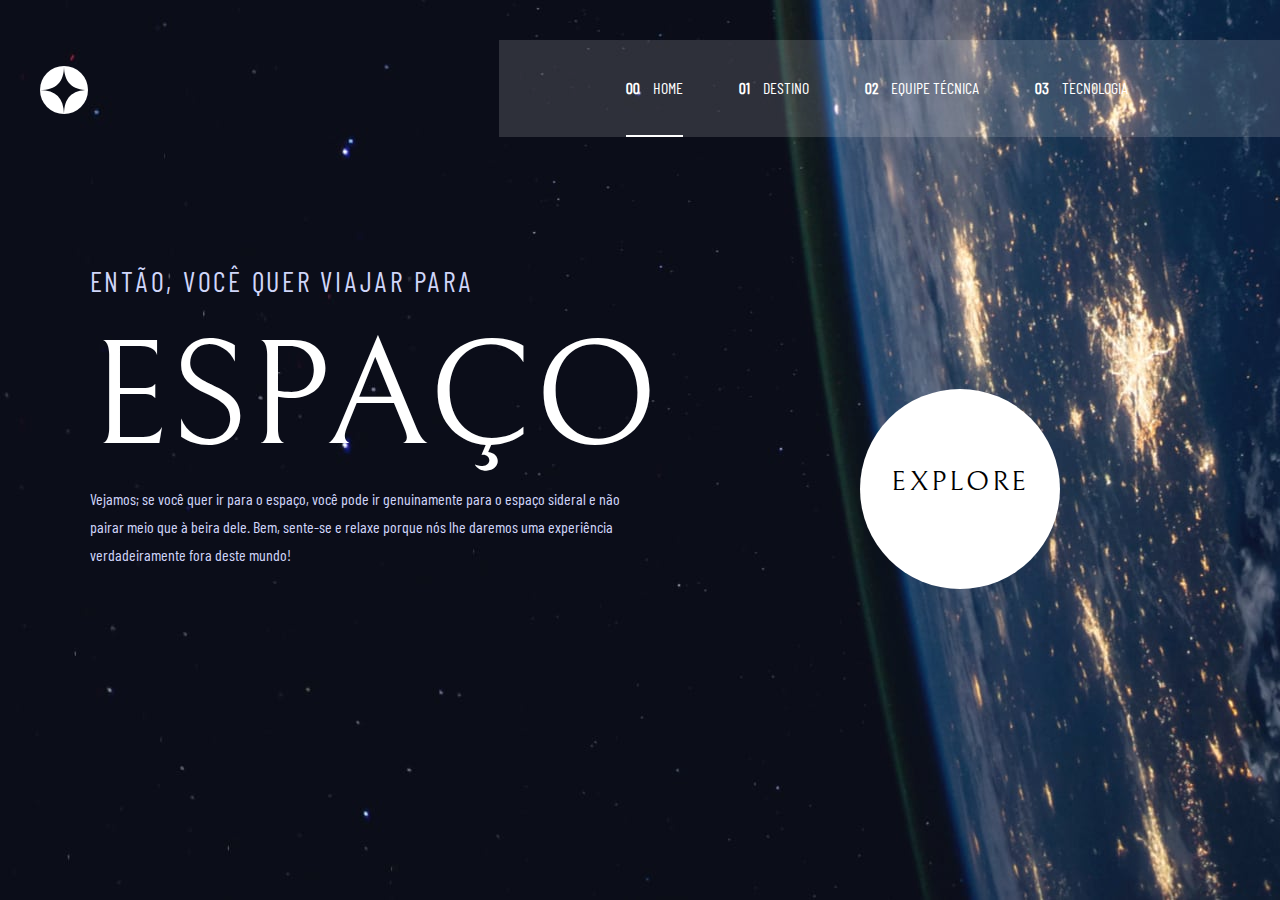
==== index.html @ 39b4d39a "hospedagem de projeto 03112022" ====
<!DOCTYPE html>
<html lang="pt-BR">

<head>
  <meta charset="UTF-8">
  <meta name="viewport" content="width=device-width, initial-scale=1.0">
  <link rel="icon" type="image/png" sizes="32x32" href="./assets/favicon-32x32.png">
  <link rel="stylesheet" href="./styles/styleGlobal.css">
  <link rel="stylesheet" href="./styles/styleHome.css">
  <style>

  </style>
  <title>Turismo espacial</title>
</head>

<body onselectstart="return false">
  <main>
    <header>
      <img class="logo" src="assets/shared/logo.svg" alt="">
        <ul class="menu">
          <a href="index.html"><li class="home"><strong>00</strong> HOME</li></a>
          <a href="destination-moon.html"><li><strong>01</strong> DESTINO</li></a>
          <a href="crew-commander.html"><li> <strong>02</strong> EQUIPE TÉCNICA</li></a>
          <a href="technology-vehicle.html"><li> <strong>03</strong> TECNOLOGIA</li></a>
        </ul>
        <div class="contain-menu-icon">
          <input type="checkbox"  id="mobile-menu-icon" name="cb" onclick="disparaMenu()">
          <label for="mobile-menu-icon">
            <span></span>
            <span></span>
            <span></span>
          </label>
        </div>
  </header>
    <article>
      <section class="s1">
        <h5>ENTÃO, VOCÊ QUER VIAJAR PARA</h5>
        <h1>ESPAÇO</h1>
        <p>Vejamos; se você quer ir para o espaço, você pode ir genuinamente para o espaço sideral e não pairar meio que
          à beira dele. Bem, sente-se e relaxe porque nós lhe daremos uma experiência verdadeiramente fora deste mundo!
        </p>
    </section>
    <section class="s2">
      <a href="/destino">
      <button class="explore">
        <h5 class="xp">EXPLORE</h5>
      </button>
    </a>
    </section>
    </article>

  </main>
  <script src="./scripts/menuMobile.js"></script>

</body>

</html>
---- styles/styleGlobal.css ----
*{
    margin:0;
    padding:0;
    box-sizing: border-box;
}
@font-face{
    font-family: barlow regular;
    src: url('../fonts/BarlowCondensed-Regular.ttf');
}
@font-face{
    font-family: bellefair;
    src: url('../fonts/Bellefair-Regular.otf');
}
main{
    height: 100vh;

}

body{
    color:#fff;
    background-repeat: no-repeat;
    height: 100vh;

}
article{
    width: 100%;
    display:flex;
}

section{
    width: 50%;
}

header{
    position: relative;
    padding-top:40px;
    width: 100%;
    padding-left: 40px; 
}
.menu{
    background-color:rgba(255, 255, 255, 0.144);
    float:right;
    list-style-type: none;
    padding-right: 10%;
    padding-left: 8%;

    

}
.menu li{
    font-family: barlow regular;
    float: left;
    padding-bottom: 38px;
    margin: 38px 28px 0px 28px
}
.menu li:hover{
    /* padding-bottom:36px; */
    border-bottom: 2px solid #85868b;    


}
.logo{
    margin-top:26px;
    margin-bottom:26px;
}
ul strong{
    padding-right:10px;
}
.num{
    color:#485159;
    font-weight: bold;
    display: inline-block;
    margin-right: 10px;
}
.escolha {
    letter-spacing: 0.75px;
    color: #fff;
    display: inline-block;
  }
h1{
    font-family: bellefair;
    letter-spacing: 0px;
    font-size: 150px;
    font-weight: normal;
}
h2{
    font-family: bellefair;
    font-size: 100px;
    font-weight: normal;
}
h3{
    font-family: bellefair;
    font-size: 56px;
    font-weight: normal;
}
h4{
    color:#d0d6f9;
    font-family: barlow regular;
    letter-spacing: 1px;
    font-size: 32px;
    font-weight: normal;
}
h5{
    color:#d0d6f9;
    font-family: barlow regular;
    letter-spacing:2.75px;
    font-size: 28px;
    font-weight: normal;
}
p{
    font-family: barlow regular;
    color:#d0d6f9;
    line-height: 28px;
}

a{
    text-decoration: none;
    color:inherit
}

/* @media(max-width:930){
    .menu li{
        margin-left: 20px !important;
        margin-right: 20px !important;
    }
    .menu{
        padding-left: 4% !important;
        padding-right: 6% !important;
    }
} */
---- styles/styleHome.css ----
*{
    margin:0;
    padding:0;
    box-sizing: border-box;
}

/* body{
    color:#fff;
    background-repeat: no-repeat;
    background-size: cover;
    height: 100vh;
    width: 100vw;;
} */

article{
    display:flex;
    height: 50vh;
}

section{
    width: 50%;
}

header{
    margin-bottom: 120px;
}
.explore{
    color:#000;
    cursor:pointer;
}
.escolha {
    letter-spacing: 0.75px;
    color: #fff;
    display: inline-block;
  }
.num{
    color:#485159;
    font-weight: bold;
    display: inline-block;
    margin-right: 10px;
}

    body{
        background-image:url('../assets/home/background-home-desktop.jpg');
        background-size: cover;
    }

    h1{
      margin:0px ;
    }
    p{
      margin-bottom: 5px;;
    }
    h5{
      margin-bottom: 15px
    }

    .s1{
      padding-left: 7%;
    }
    
    .s2{
      display: flex;
      justify-content: center;
      align-items: center;
    }
    .xp{
      color:#000;
      font-family: bellefair;
    }
    .explore {
    width: 200px;
    height: 200px;
    background-color: #fff;
    border-radius: 100px;
    border:none;
    transition:box-shadow 0.5s ease-in-out;
    
    }
    .explore:hover{
    box-sizing: content-box;
    border-radius:150px;  
    box-shadow: 0px 0px 0px 50px rgba(255 255 255 / 29%);
    
    }

    .home{
      border-bottom: 2px solid #fff;   
    }
    .home:hover{
      border-bottom: 2px solid #fff !important; 
    }

    .menu{
        display: flex;
    }
    .contain-menu-icon{
        display: none;
        float: right;
        margin-top: 30px;
        margin-right: 30px;
        position: absolute;
        right: 0px;
        top: 0px;
        z-index: 1;

    }
    #mobile-menu-icon{  
        opacity: 0;
        position: absolute;
    }
    label{
        cursor: pointer;
        position: relative;
        display: block;
        width: 30px;
        height: 25px;
    }
    label span{
        position: absolute;
        display: block;
        width: 100%;
        height: 5px;
        border-radius: 1px; 
        background-color: #fff;
        transition: 0.25s ease-in-out;
    }
    label span:nth-child(1){
        top:0
    }
    label span:nth-child(2){
        top:10px
    }  
    label span:nth-child(3){
        top:20px
    }
    #mobile-menu-icon:checked + label span:nth-child(1){
        transform:rotate(-45deg);
        top:10px
    }
    #mobile-menu-icon:checked + label span:nth-child(2){
        display: none;
    } 
    #mobile-menu-icon:checked + label span:nth-child(3){
        transform: rotate(45deg);
        top: 10px;
    }

    
    
@media(max-width:1100px){
    .s2{
        margin-left: 13%;
    }
}

@media(max-width:930px){

    body{
        background-image:url("../assets/home/background-home-tablet.jpg") !important;

    }

    article{
        flex-direction: column;
        align-items: center;
        padding-top: 50px;
    }
    .s1{
        text-align: center;
        padding-left: 0px !important;
        width: 80vw;
        scale: 0.9;
    }
    .s2{
        margin-left:0 !important;
    }
    
    header{
        padding-top: 0px !important;
        margin-bottom: 50px !important;
    }
    h1{
        font-size: 140px;
    }
    h5{
        margin-bottom: 5%;

    }
    p{
        margin-bottom: 25% !important;
        width: 65%;
        margin: 0 auto;
    }
    li strong{
        display: none;
    }
    .menu {
        padding-right: 6% !important;
        padding-left: 4% !important;
    }

}
@media (max-width:650px){
    body{
        background-image: url('../assets/home/background-home-mobile.jpg')!important;
    }
    .menu{
        display: none;
        flex-direction: column;
        position: absolute;
        top: 0;
        right: 0;
        z-index: 1;
        background-color: rgba(255, 255, 255, 0.200)
    }
    .contain-menu-icon{
        display: block;
    }
    .s1{
        width: 100%;
    }
    .s2{
        height: 100vh;
    }
    h1 {
        font-size: 80px;
    }
    h5{
        font-size: 20px;
    }
    p{
        margin-bottom: 20% !important;
        width: 95%;
    }
    article{
        padding-top: 0px;
        height: 72vh;
    }
    .explore{
        height: 150px;
        width: 150px;
    }
}
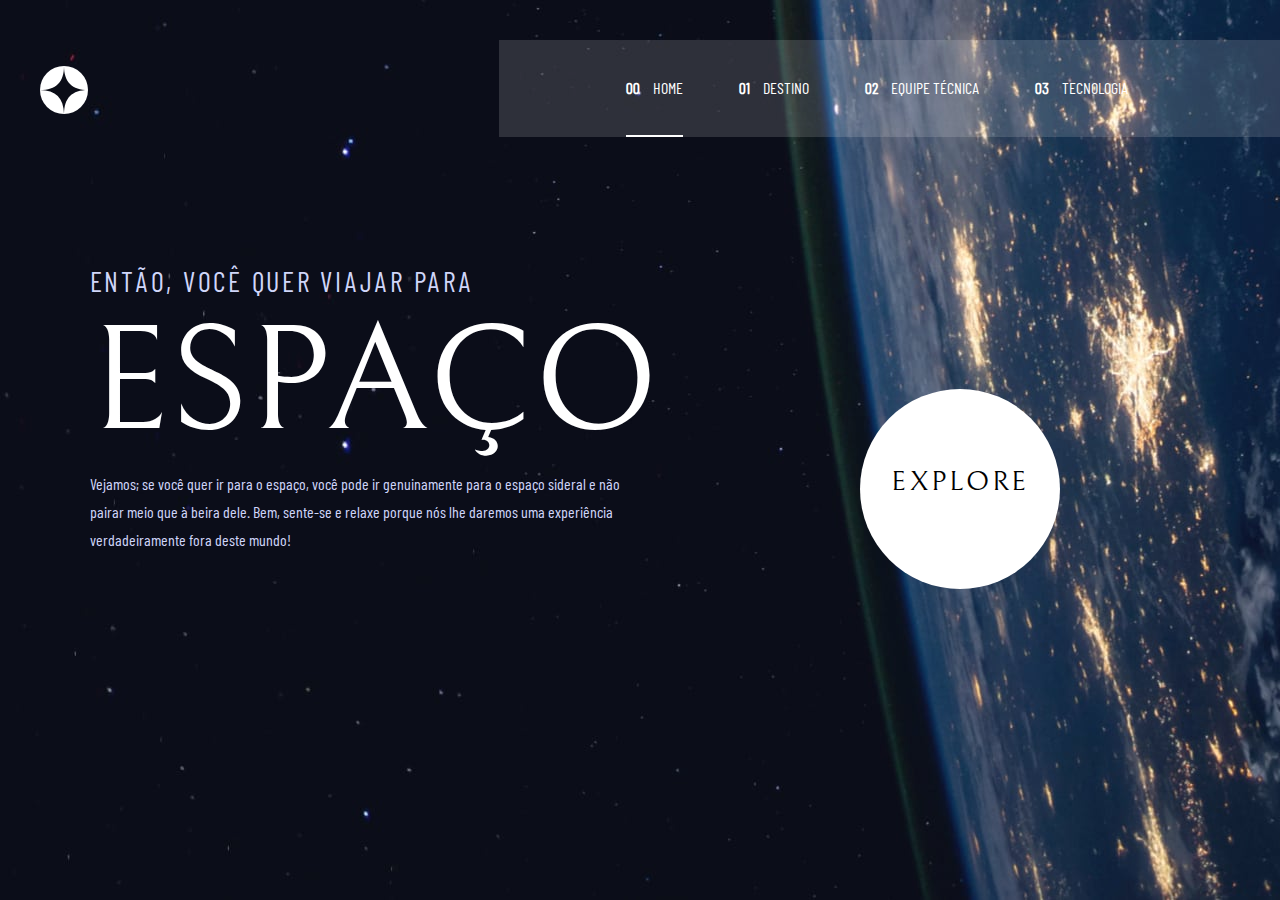
==== commit bcbade8f: "práticas CIO no HTML 11112022" ====
--- a/index.html
+++ b/index.html
@@ -17,36 +17,47 @@
   <main>
     <header>
       <img class="logo" src="assets/shared/logo.svg" alt="">
+      <nav>
         <ul class="menu">
-          <a href="index.html"><li class="home"><strong>00</strong> HOME</li></a>
-          <a href="destination-moon.html"><li><strong>01</strong> DESTINO</li></a>
-          <a href="crew-commander.html"><li> <strong>02</strong> EQUIPE TÉCNICA</li></a>
-          <a href="technology-vehicle.html"><li> <strong>03</strong> TECNOLOGIA</li></a>
+          <a href="index.html">
+            <li class="home"><strong>00</strong> HOME</li>
+          </a>
+          <a href="destination-moon.html">
+            <li><strong>01</strong> DESTINO</li>
+          </a>
+          <a href="crew-commander.html">
+            <li> <strong>02</strong> EQUIPE TÉCNICA</li>
+          </a>
+          <a href="technology-vehicle.html">
+            <li> <strong>03</strong> TECNOLOGIA</li>
+          </a>
         </ul>
-        <div class="contain-menu-icon">
-          <input type="checkbox"  id="mobile-menu-icon" name="cb" onclick="disparaMenu()">
-          <label for="mobile-menu-icon">
-            <span></span>
-            <span></span>
-            <span></span>
-          </label>
-        </div>
-  </header>
+      </nav>
+
+      <div class="contain-menu-icon">
+        <input type="checkbox" id="mobile-menu-icon" name="cb" onclick="disparaMenu()">
+        <label for="mobile-menu-icon">
+          <span></span>
+          <span></span>
+          <span></span>
+        </label>
+      </div>
+    </header>
     <article>
       <section class="s1">
-        <h5>ENTÃO, VOCÊ QUER VIAJAR PARA</h5>
-        <h1>ESPAÇO</h1>
+        <h1>ENTÃO, VOCÊ QUER VIAJAR PARA</h1>
+        <h2>ESPAÇO</h2>
         <p>Vejamos; se você quer ir para o espaço, você pode ir genuinamente para o espaço sideral e não pairar meio que
           à beira dele. Bem, sente-se e relaxe porque nós lhe daremos uma experiência verdadeiramente fora deste mundo!
         </p>
-    </section>
-    <section class="s2">
-      <a href="/destino">
-      <button class="explore">
-        <h5 class="xp">EXPLORE</h5>
-      </button>
-    </a>
-    </section>
+      </section>
+      <section class="s2">
+        <a href="destination-moon.html">
+          <button class="explore">
+            <h5 class="xp">EXPLORE</h5>
+          </button>
+        </a>
+      </section>
     </article>
 
   </main>
--- a/styles/styleGlobal.css
+++ b/styles/styleGlobal.css
@@ -21,6 +21,9 @@
     background-repeat: no-repeat;
     height: 100vh;
 
+}
+nav{
+    display: contents;
 }
 article{
     width: 100%;
@@ -54,9 +57,7 @@
     margin: 38px 28px 0px 28px
 }
 .menu li:hover{
-    /* padding-bottom:36px; */
     border-bottom: 2px solid #85868b;    
-
 
 }
 .logo{
@@ -77,25 +78,30 @@
     color: #fff;
     display: inline-block;
   }
+
 h1{
+    color:#d0d6f9;
+    font-family: barlow regular;
+    letter-spacing:2.75px;
+    font-size: 28px;
+    font-weight: normal;
+}
+
+h2{
     font-family: bellefair;
     letter-spacing: 0px;
-    font-size: 150px;
-    font-weight: normal;
-}
-h2{
-    font-family: bellefair;
     font-size: 100px;
     font-weight: normal;
 }
 h3{
-    font-family: bellefair;
-    font-size: 56px;
+    font-family: barlow regular;
+    font-size: 12px;
     font-weight: normal;
+    color:#d0d6f9;
 }
 h4{
-    color:#d0d6f9;
-    font-family: barlow regular;
+    color:#fff;
+    font-family: bellefair;
     letter-spacing: 1px;
     font-size: 32px;
     font-weight: normal;
--- a/styles/styleHome.css
+++ b/styles/styleHome.css
@@ -33,6 +33,9 @@
     color: #fff;
     display: inline-block;
   }
+  .s1 h2{
+    font-size: 150px;
+  }
 .num{
     color:#485159;
     font-weight: bold;
@@ -46,7 +49,7 @@
     }
 
     h1{
-      margin:0px ;
+      margin:0px;
     }
     p{
       margin-bottom: 5px;;
@@ -145,8 +148,16 @@
         transform: rotate(45deg);
         top: 10px;
     }
-
-    
+    @keyframes opacidadeOn{
+        0% {opacity: 0;}
+        100% {opacity: 1;}
+    }
+    @keyframes opacidadeOff{
+        0% {opacity: 1;}
+        100% {opacity: 0;}
+    }
+
+ 
     
 @media(max-width:1100px){
     .s2{
@@ -181,7 +192,7 @@
         margin-bottom: 50px !important;
     }
     h1{
-        font-size: 140px;
+        font-size: 25px;
     }
     h5{
         margin-bottom: 5%;
@@ -212,7 +223,7 @@
         top: 0;
         right: 0;
         z-index: 1;
-        background-color: rgba(255, 255, 255, 0.200)
+        background-color: rgba(75,75,75, 0.600) !important;
     }
     .contain-menu-icon{
         display: block;
@@ -223,8 +234,13 @@
     .s2{
         height: 100vh;
     }
+    .s1 h2{
+        font-size: 80px;
+        margin-bottom: 15px;
+    }
     h1 {
-        font-size: 80px;
+        font-size: 20px;
+        margin-bottom: 20px;
     }
     h5{
         font-size: 20px;
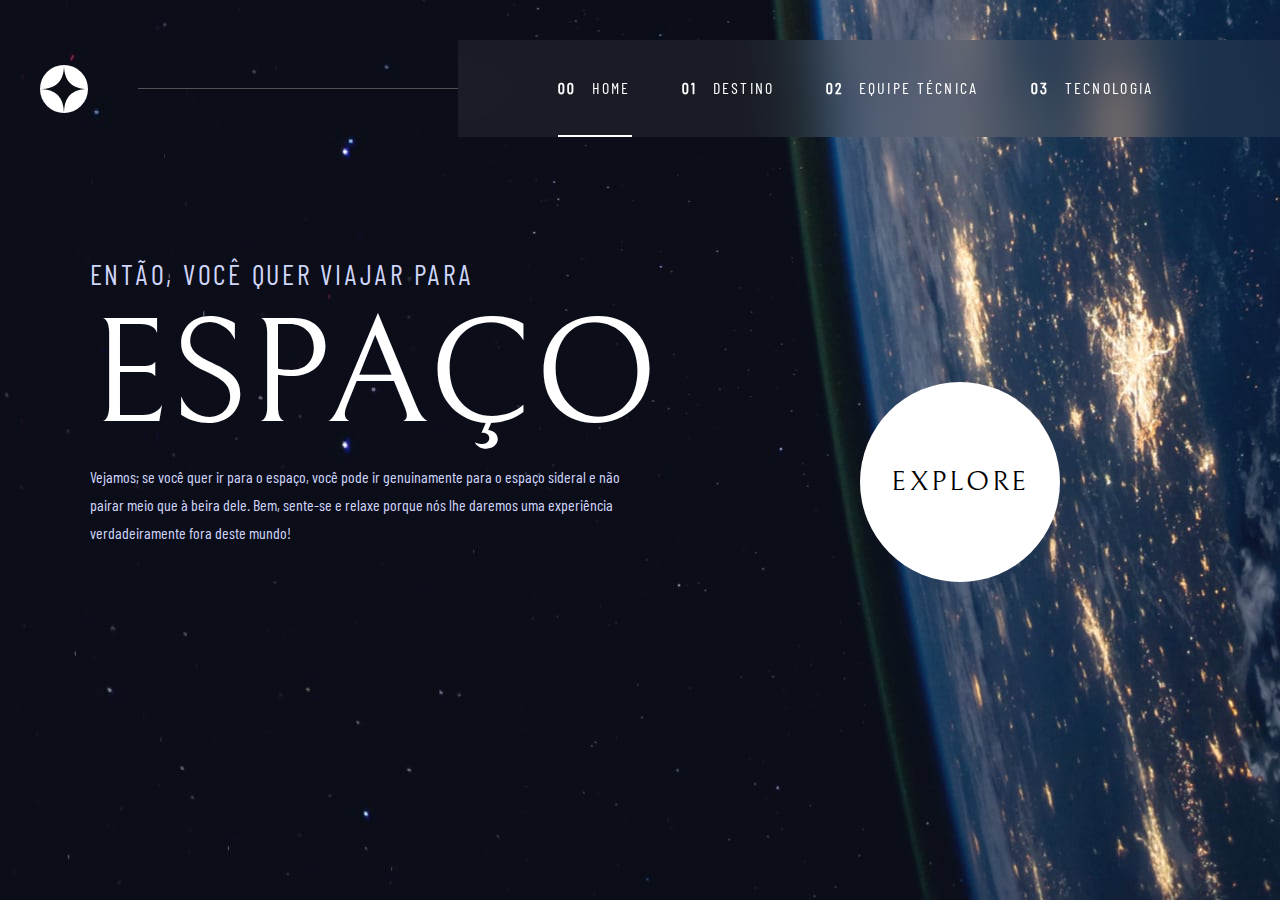
==== commit 34cc1da4: "up layout otimizado" ====
--- a/index.html
+++ b/index.html
@@ -19,18 +19,10 @@
       <img class="logo" src="assets/shared/logo.svg" alt="">
       <nav>
         <ul class="menu">
-          <a href="index.html">
-            <li class="home"><strong>00</strong> HOME</li>
-          </a>
-          <a href="destination-moon.html">
-            <li><strong>01</strong> DESTINO</li>
-          </a>
-          <a href="crew-commander.html">
-            <li> <strong>02</strong> EQUIPE TÉCNICA</li>
-          </a>
-          <a href="technology-vehicle.html">
-            <li> <strong>03</strong> TECNOLOGIA</li>
-          </a>
+          <li class="home"><a href="index.html"><strong>00</strong> HOME </a></li>
+          <li class="destino"> <a href="destination-moon.html"><strong>01</strong> DESTINO</a></li>
+          <li class="crewMenu"> <a href="crew-commander.html"> <strong>02</strong> EQUIPE TÉCNICA</a></li>
+          <li class="tecnologia"><a href="technology-vehicle.html"> <strong>03</strong> TECNOLOGIA</a></li>
         </ul>
       </nav>
 
@@ -52,11 +44,13 @@
         </p>
       </section>
       <section class="s2">
-        <a href="destination-moon.html">
+        
           <button class="explore">
-            <h5 class="xp">EXPLORE</h5>
+            <a href="destination-moon.html">
+              EXPLORE
+            </a>
           </button>
-        </a>
+ 
       </section>
     </article>
 
--- a/styles/styleGlobal.css
+++ b/styles/styleGlobal.css
@@ -3,6 +3,7 @@
     padding:0;
     box-sizing: border-box;
 }
+
 @font-face{
     font-family: barlow regular;
     src: url('../fonts/BarlowCondensed-Regular.ttf');
@@ -11,6 +12,7 @@
     font-family: bellefair;
     src: url('../fonts/Bellefair-Regular.otf');
 }
+
 main{
     height: 100vh;
 
@@ -41,28 +43,27 @@
     padding-left: 40px; 
 }
 .menu{
-    background-color:rgba(255, 255, 255, 0.144);
+    background: #6b6b6b29;
+    backdrop-filter: blur(25px);
     float:right;
     list-style-type: none;
-    padding-right: 10%;
-    padding-left: 8%;
-
-    
+    padding-right: 8%;
+    padding-left: 6%;
 
 }
 .menu li{
     font-family: barlow regular;
     float: left;
     padding-bottom: 38px;
-    margin: 38px 28px 0px 28px
+    margin: 38px 25px 0px 25px;
+    letter-spacing:2.27px;
 }
 .menu li:hover{
     border-bottom: 2px solid #85868b;    
 
 }
 .logo{
-    margin-top:26px;
-    margin-bottom:26px;
+    margin-right: 50px;
 }
 ul strong{
     padding-right:10px;
@@ -124,13 +125,3 @@
     color:inherit
 }
 
-/* @media(max-width:930){
-    .menu li{
-        margin-left: 20px !important;
-        margin-right: 20px !important;
-    }
-    .menu{
-        padding-left: 4% !important;
-        padding-right: 6% !important;
-    }
-} */
--- a/styles/styleHome.css
+++ b/styles/styleHome.css
@@ -1,260 +1,358 @@
-*{
-    margin:0;
-    padding:0;
-    box-sizing: border-box;
-}
-
-/* body{
-    color:#fff;
-    background-repeat: no-repeat;
+body {
+    background-image: url('../assets/home/background-home-desktop.jpg');
     background-size: cover;
-    height: 100vh;
-    width: 100vw;;
-} */
-
-article{
-    display:flex;
+}
+
+article {
+    display: flex;
     height: 50vh;
 }
 
-section{
+section {
     width: 50%;
 }
-
-header{
+header::after {
+    content: "";
+    display: block;
+    position: relative;
+    height: 1px;
+    width: 100%;
+    background: #767676a6;
+    order: 2;
+    margin-right: -4%;
+
+}
+
+header {
+    display: flex;
+    align-items: center;
+    justify-content: space-between;
     margin-bottom: 120px;
 }
-.explore{
-    color:#000;
-    cursor:pointer;
-}
+.explore a{
+    letter-spacing: 2.75px;
+    font-size: 28px;
+    font-weight: normal;
+    padding: 84px 24px 84px 24px;
+    font-family: bellefair;
+}
+
+.explore {
+    display: flex;
+    align-items: center;
+    justify-content: center;
+    cursor: pointer;
+    width: 200px;
+    height: 200px;
+    background-color: #fff;
+    border-radius: 100px;
+    border: none;
+    transition: box-shadow 0.5s ease-in-out;
+}
+.home{
+    border-bottom: 2px solid #fff;
+    width: 74px;
+  }
+  .destino{
+      width: 94px;
+  }
+  .crewMenu{
+      width: 155px;
+  }
+  .tecnologia{
+      width: 125px;
+  }
+
 .escolha {
     letter-spacing: 0.75px;
     color: #fff;
     display: inline-block;
-  }
-  .s1 h2{
+}
+
+.s1 h2 {
     font-size: 150px;
-  }
-.num{
-    color:#485159;
+}
+
+.num {
+    color: #485159;
     font-weight: bold;
     display: inline-block;
     margin-right: 10px;
 }
 
-    body{
-        background-image:url('../assets/home/background-home-desktop.jpg');
-        background-size: cover;
-    }
-
-    h1{
-      margin:0px;
-    }
-    p{
-      margin-bottom: 5px;;
-    }
-    h5{
-      margin-bottom: 15px
-    }
-
-    .s1{
-      padding-left: 7%;
-    }
-    
-    .s2{
-      display: flex;
-      justify-content: center;
-      align-items: center;
-    }
-    .xp{
-      color:#000;
-      font-family: bellefair;
-    }
-    .explore {
-    width: 200px;
-    height: 200px;
+
+h1 {
+    margin: 0px;
+}
+
+p {
+    margin-bottom: 5px;
+    ;
+}
+
+h5 {
+    margin-bottom: 15px
+}
+
+.s1 {
+    padding-left: 7%;
+}
+
+.s2 {
+    display: flex;
+    justify-content: center;
+    align-items: center;
+}
+
+.xp {
+    color: #000;
+    font-family: bellefair;
+}
+
+
+.explore:hover {
+    box-sizing: content-box;
+    border-radius: 150px;
+    box-shadow: 0px 0px 0px 50px rgba(255 255 255 / 29%);
+
+}
+
+.home {
+    border-bottom: 2px solid #fff;
+}
+
+.home:hover {
+    border-bottom: 2px solid #fff !important;
+}
+
+.menu {
+    display: flex;
+    order: 3
+}
+
+.contain-menu-icon {
+    display: none;
+    float: right;
+    margin-top: 30px;
+    margin-right: 30px;
+    position: absolute;
+    right: 0px;
+    top: 0px;
+    z-index: 1;
+
+}
+
+#mobile-menu-icon {
+    opacity: 0;
+    position: absolute;
+}
+
+label {
+    cursor: pointer;
+    position: relative;
+    display: block;
+    width: 30px;
+    height: 25px;
+}
+
+label span {
+    position: absolute;
+    display: block;
+    width: 100%;
+    height: 5px;
+    border-radius: 1px;
     background-color: #fff;
-    border-radius: 100px;
-    border:none;
-    transition:box-shadow 0.5s ease-in-out;
-    
-    }
-    .explore:hover{
-    box-sizing: content-box;
-    border-radius:150px;  
-    box-shadow: 0px 0px 0px 50px rgba(255 255 255 / 29%);
-    
-    }
-
-    .home{
-      border-bottom: 2px solid #fff;   
-    }
-    .home:hover{
-      border-bottom: 2px solid #fff !important; 
-    }
-
-    .menu{
-        display: flex;
-    }
-    .contain-menu-icon{
-        display: none;
-        float: right;
-        margin-top: 30px;
-        margin-right: 30px;
-        position: absolute;
-        right: 0px;
-        top: 0px;
-        z-index: 1;
-
-    }
-    #mobile-menu-icon{  
+    transition: 0.25s ease-in-out;
+}
+
+label span:nth-child(1) {
+    top: 0
+}
+
+label span:nth-child(2) {
+    top: 10px
+}
+
+label span:nth-child(3) {
+    top: 20px
+}
+
+#mobile-menu-icon:checked+label span:nth-child(1) {
+    transform: rotate(-45deg);
+    top: 10px
+}
+
+#mobile-menu-icon:checked+label span:nth-child(2) {
+    display: none;
+}
+
+#mobile-menu-icon:checked+label span:nth-child(3) {
+    transform: rotate(45deg);
+    top: 10px;
+}
+
+@keyframes opacidadeOn {
+    0% {
         opacity: 0;
-        position: absolute;
-    }
-    label{
-        cursor: pointer;
-        position: relative;
-        display: block;
-        width: 30px;
-        height: 25px;
-    }
-    label span{
-        position: absolute;
-        display: block;
-        width: 100%;
-        height: 5px;
-        border-radius: 1px; 
-        background-color: #fff;
-        transition: 0.25s ease-in-out;
-    }
-    label span:nth-child(1){
-        top:0
-    }
-    label span:nth-child(2){
-        top:10px
-    }  
-    label span:nth-child(3){
-        top:20px
-    }
-    #mobile-menu-icon:checked + label span:nth-child(1){
-        transform:rotate(-45deg);
-        top:10px
-    }
-    #mobile-menu-icon:checked + label span:nth-child(2){
-        display: none;
-    } 
-    #mobile-menu-icon:checked + label span:nth-child(3){
-        transform: rotate(45deg);
-        top: 10px;
-    }
-    @keyframes opacidadeOn{
-        0% {opacity: 0;}
-        100% {opacity: 1;}
-    }
-    @keyframes opacidadeOff{
-        0% {opacity: 1;}
-        100% {opacity: 0;}
-    }
-
- 
-    
-@media(max-width:1100px){
-    .s2{
+    }
+
+    100% {
+        opacity: 1;
+    }
+}
+
+@keyframes opacidadeOff {
+    0% {
+        opacity: 1;
+    }
+
+    100% {
+        opacity: 0;
+    }
+}
+
+
+
+@media(max-width:1100px) {
+    .s2 {
         margin-left: 13%;
     }
 }
 
-@media(max-width:930px){
-
-    body{
-        background-image:url("../assets/home/background-home-tablet.jpg") !important;
-
-    }
-
-    article{
+@media(max-width:930px) {
+
+    body {
+        background-image: url("../assets/home/background-home-tablet.jpg") !important;
+
+    }
+
+    article {
         flex-direction: column;
         align-items: center;
         padding-top: 50px;
     }
-    .s1{
+
+    .s1 {
         text-align: center;
         padding-left: 0px !important;
         width: 80vw;
         scale: 0.9;
     }
-    .s2{
-        margin-left:0 !important;
-    }
-    
-    header{
+    header::after{
+        display: none;
+    }
+
+    .s2 {
+        margin-left: 0 !important;
+    }
+
+    header {
         padding-top: 0px !important;
         margin-bottom: 50px !important;
     }
-    h1{
+
+    h1 {
         font-size: 25px;
     }
-    h5{
+
+    h5 {
         margin-bottom: 5%;
 
     }
-    p{
+
+    p {
         margin-bottom: 25% !important;
         width: 65%;
         margin: 0 auto;
     }
-    li strong{
+
+    li strong {
         display: none;
     }
+
     .menu {
         padding-right: 6% !important;
         padding-left: 4% !important;
     }
-
-}
-@media (max-width:650px){
-    body{
-        background-image: url('../assets/home/background-home-mobile.jpg')!important;
-    }
-    .menu{
+    .menu li{
+        margin: 38px 20px 0px 20px !important;
+        text-align: center;
+      }
+      .home{
+        width: 57px;
+      }
+      .destino{
+          width: 70px;
+      }
+      .crewMenu{
+        width: 122px;
+      }
+      .tecnologia{
+          width: 95px;
+      }
+    
+
+}
+
+@media (max-width:650px) {
+    body {
+        background-image: url('../assets/home/background-home-mobile.jpg') !important;
+    }
+
+    .menu {
         display: none;
         flex-direction: column;
         position: absolute;
         top: 0;
         right: 0;
         z-index: 1;
-        background-color: rgba(75,75,75, 0.600) !important;
-    }
-    .contain-menu-icon{
+    }
+
+    .contain-menu-icon {
         display: block;
     }
-    .s1{
+
+    .s1 {
         width: 100%;
     }
-    .s2{
+
+    .s2 {
         height: 100vh;
     }
-    .s1 h2{
+
+    .s1 h2 {
         font-size: 80px;
         margin-bottom: 15px;
     }
+
     h1 {
         font-size: 20px;
         margin-bottom: 20px;
     }
-    h5{
+
+    h5 {
         font-size: 20px;
     }
-    p{
+
+    p {
         margin-bottom: 20% !important;
         width: 95%;
     }
-    article{
+    .logo{
+        margin: 26px 0;
+    }
+
+    article {
         padding-top: 0px;
         height: 72vh;
     }
-    .explore{
+
+    .explore {
         height: 150px;
         width: 150px;
     }
-}
+    .explore a{
+        font-size: 20px;
+        padding: 65px 24px 65px 24px;
+    }
+}